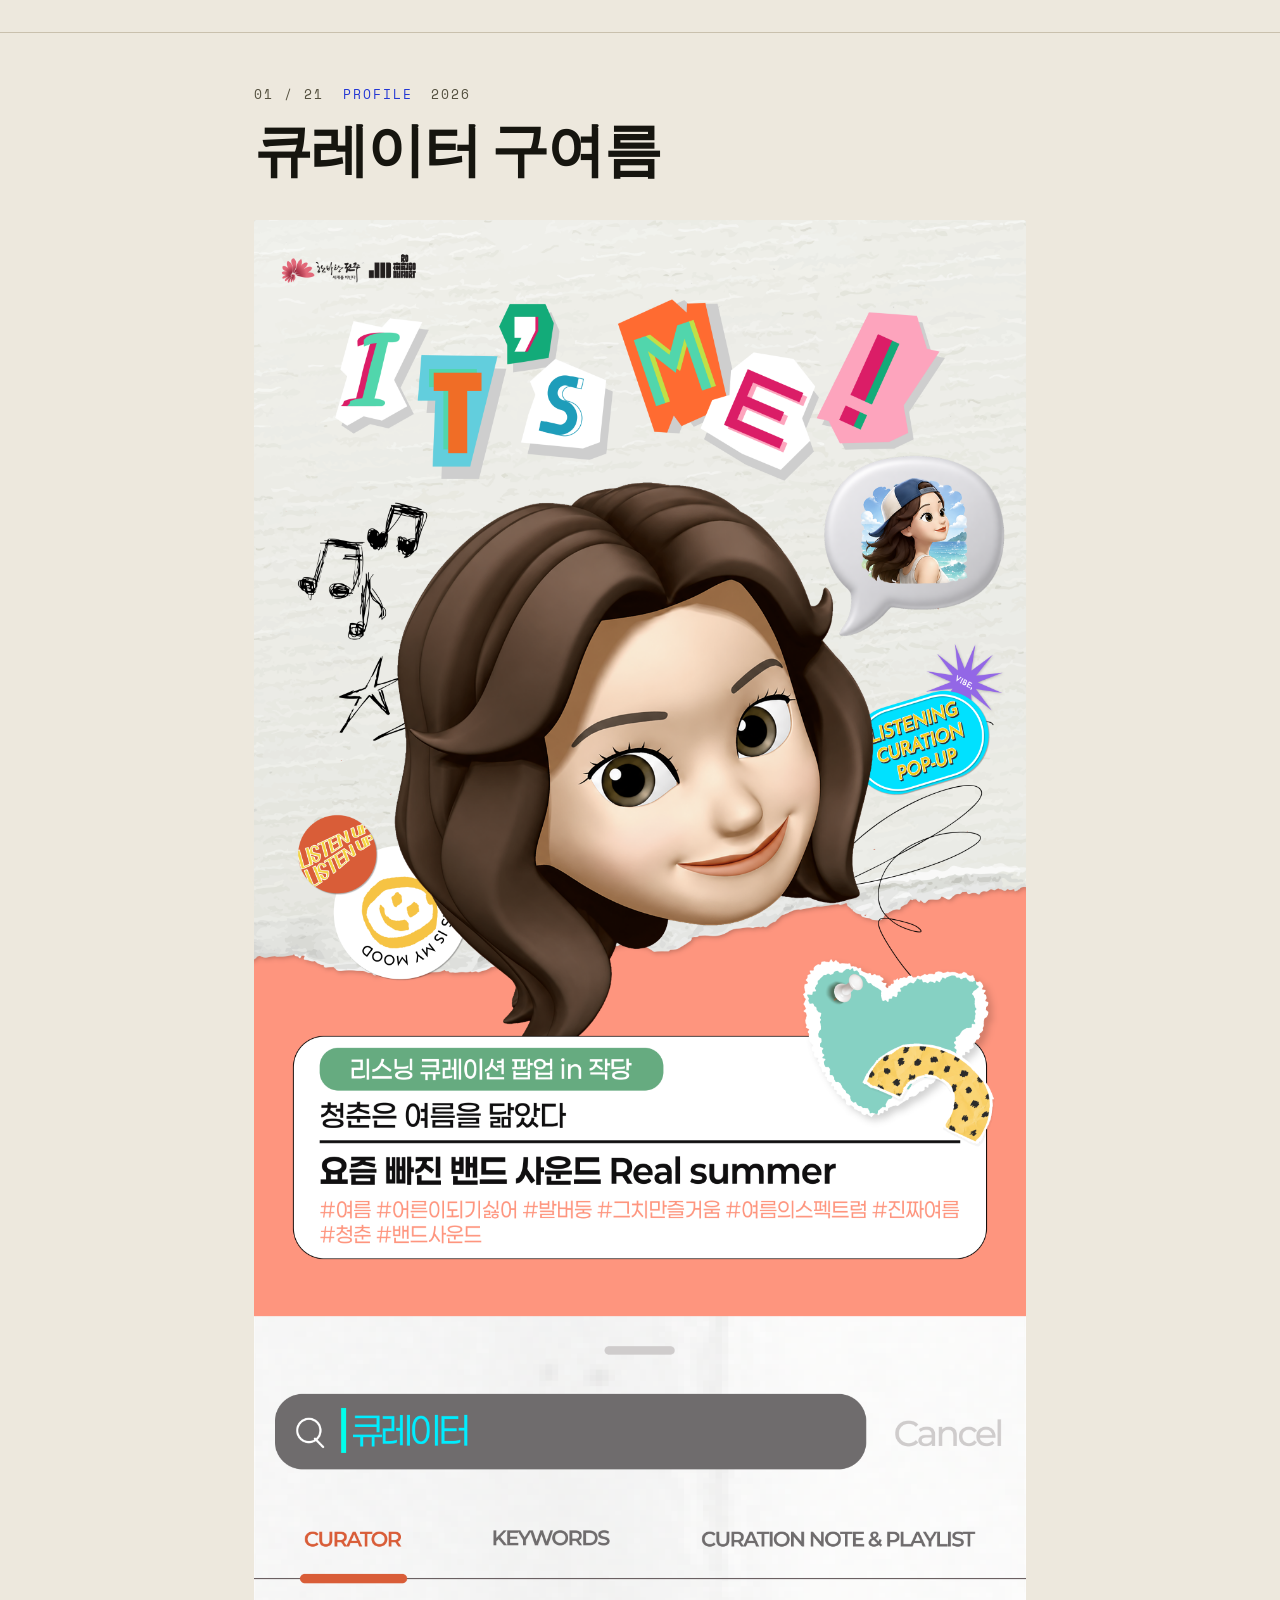
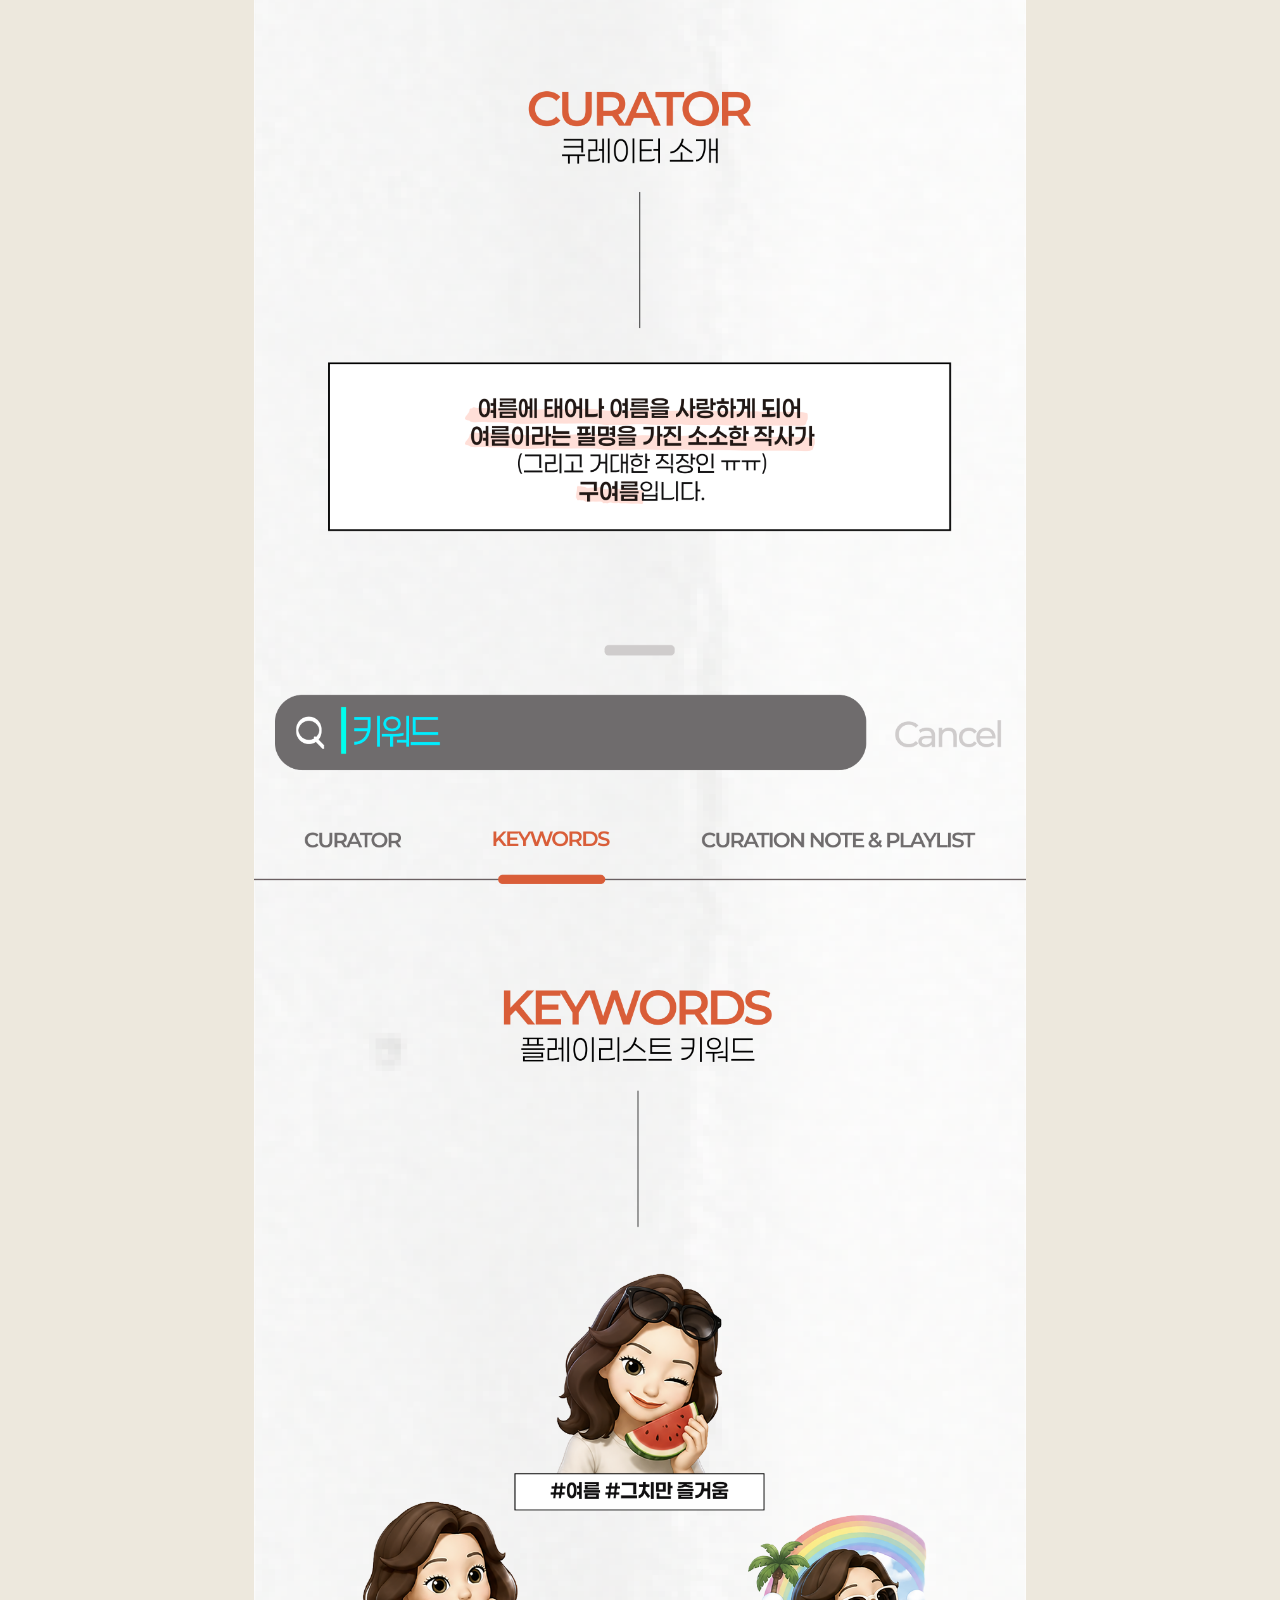
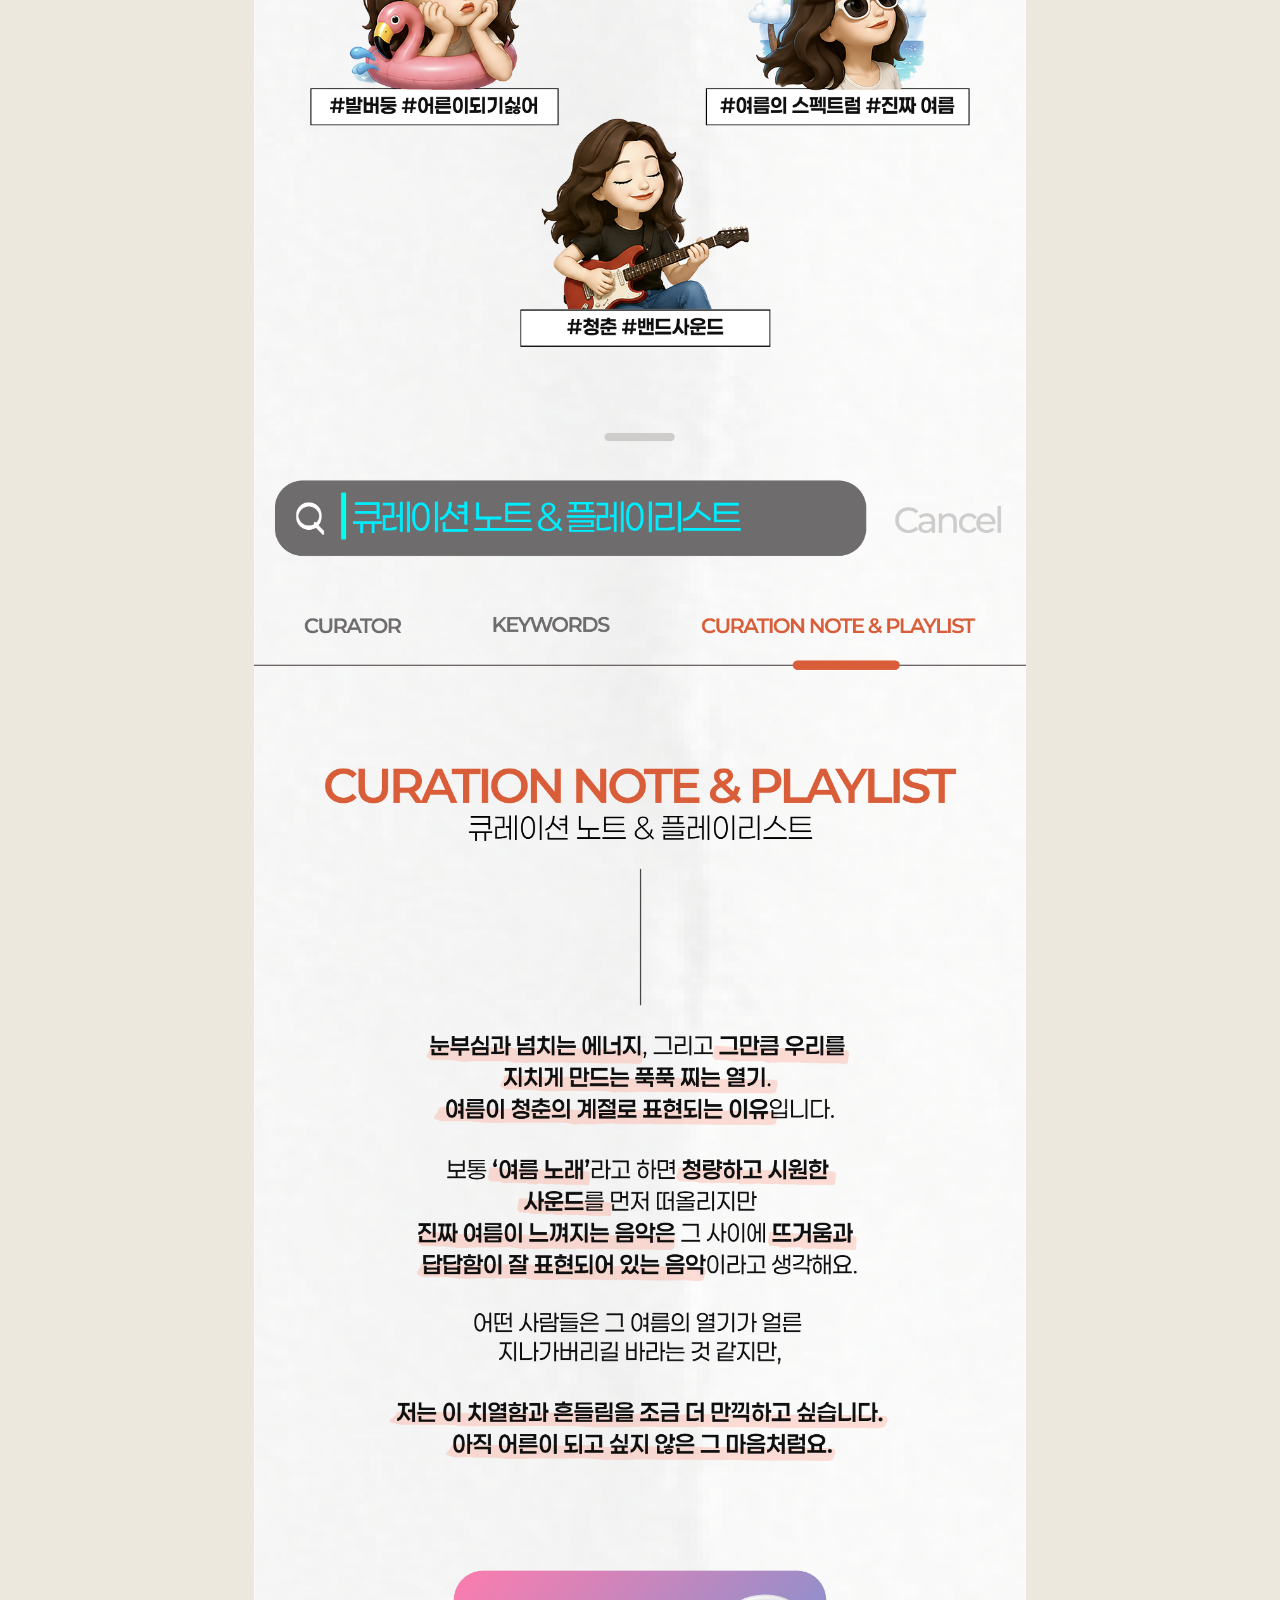
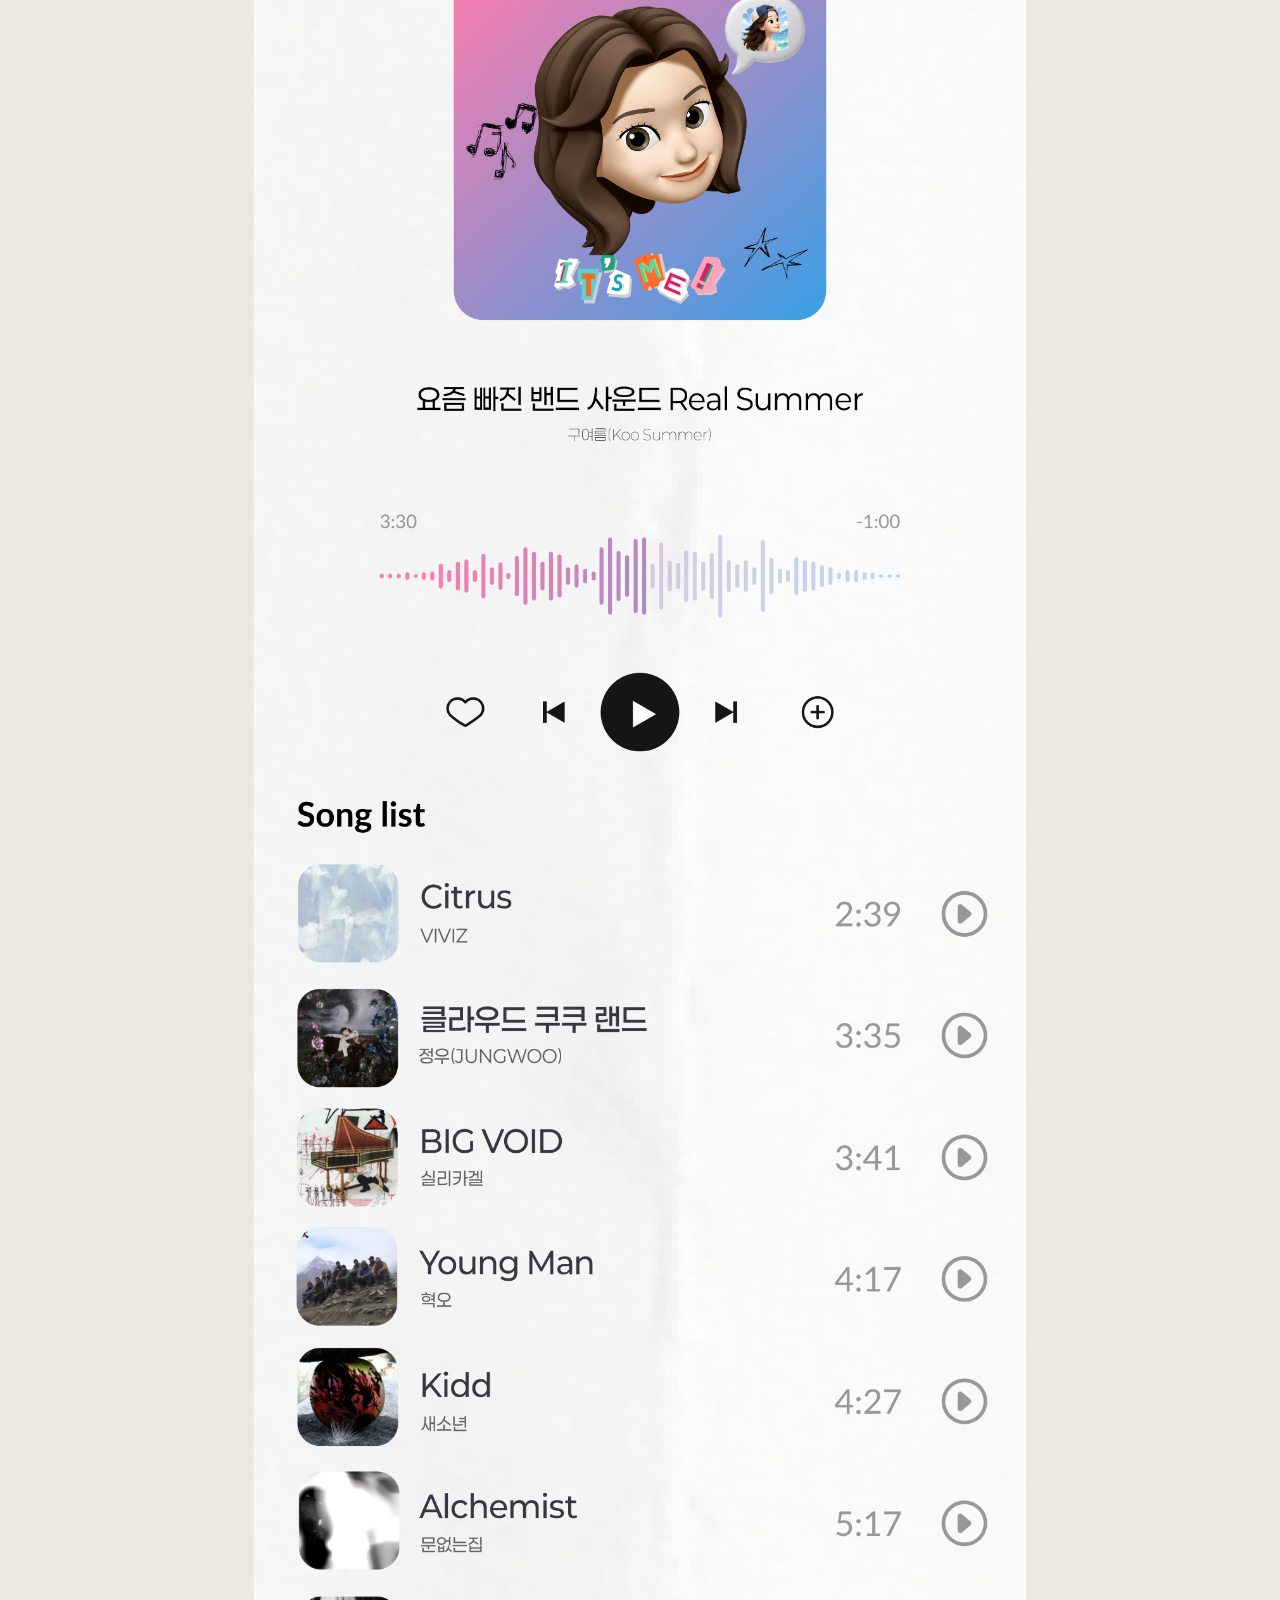
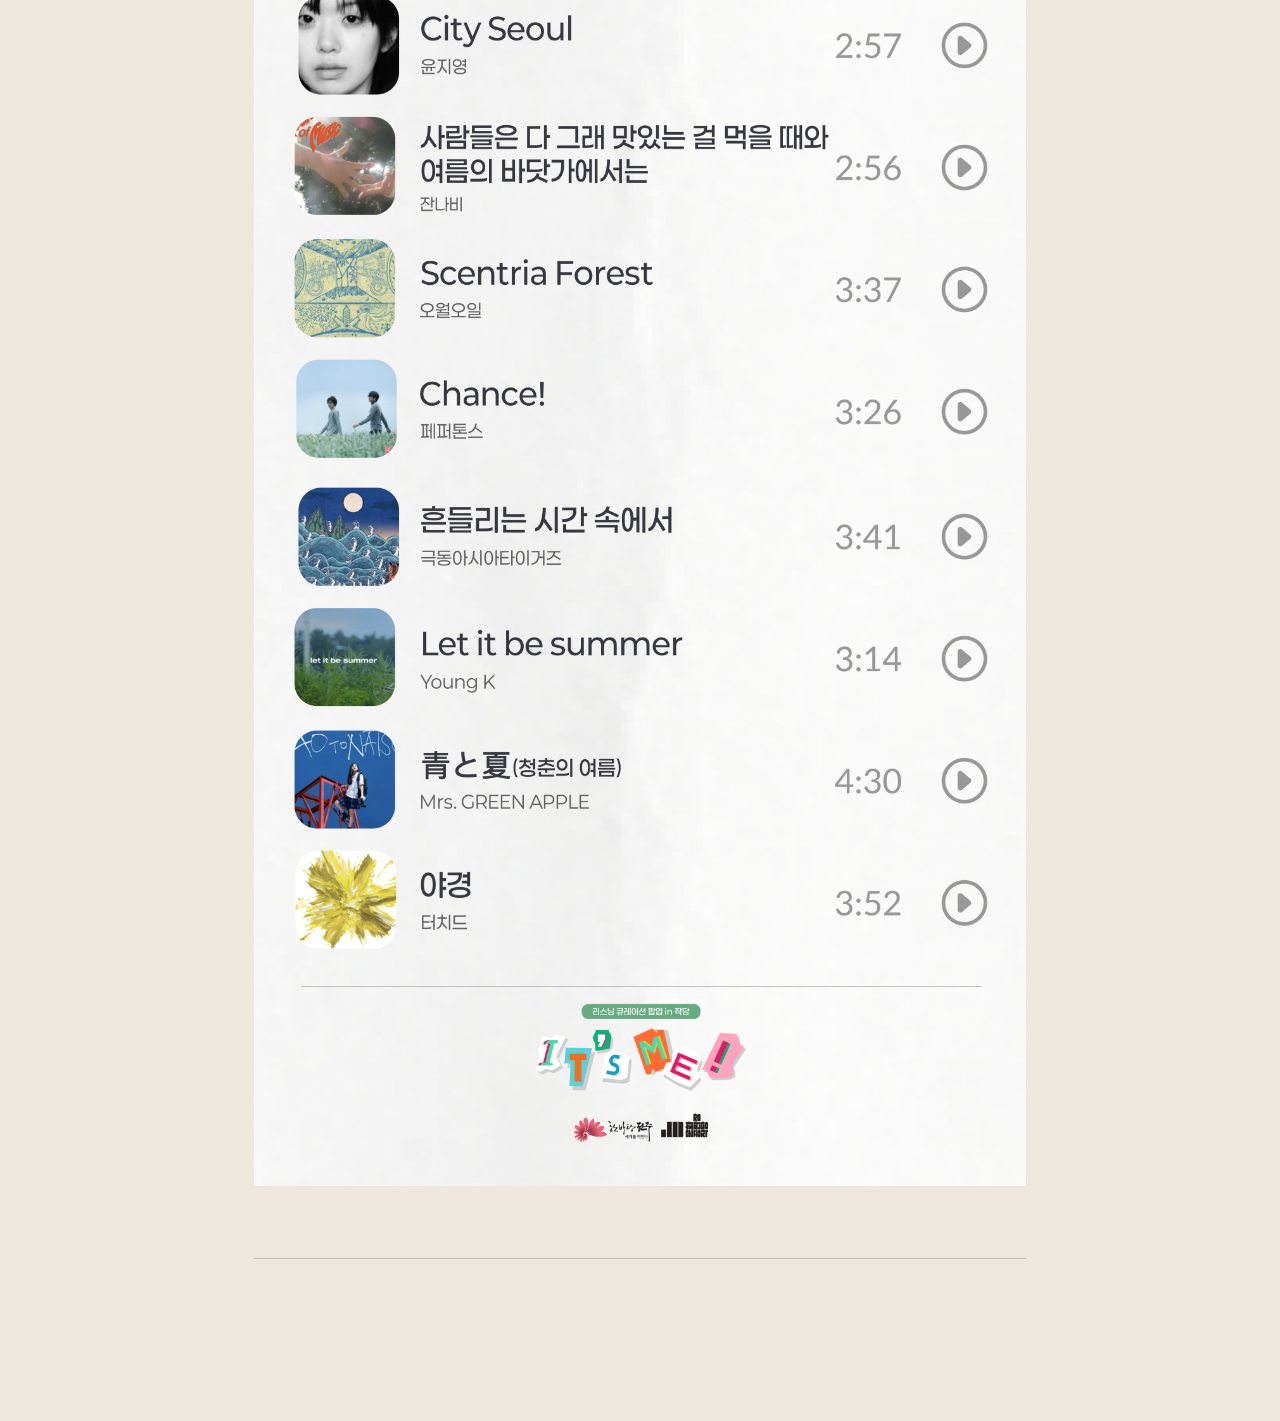
==== post.html @ b7cc9ac0 "add images" ====
<!DOCTYPE html>
<html lang="ko">
<head>
<meta charset="UTF-8" />
<meta name="viewport" content="width=device-width, initial-scale=1.0" />
<title>큐레이션 — 세부 페이지</title>

<link rel="preconnect" href="https://fonts.googleapis.com">
<link rel="preconnect" href="https://fonts.gstatic.com" crossorigin>
<link href="https://fonts.googleapis.com/css2?family=Bricolage+Grotesque:opsz,wght@12..96,400;12..96,600;12..96,800&family=Newsreader:ital,opsz,wght@0,6..72,400;0,6..72,500;1,6..72,400&family=Space+Mono:wght@400;700&display=swap" rel="stylesheet">

<link rel="stylesheet" href="styles.css">
</head>
<body>

  <div class="detail-bar">
    <!--<a class="crumb" href="index.html">← 큐레이션 목록</a>-->
    <div class="detail-nav">
      <!--
      <a class="btn" id="prev" href="#">← 이전</a>
      <a class="btn" id="next" href="#">다음 →</a>
      -->
    </div>
  </div>

  <main class="post" id="post">
    <div class="detail-index">
      <span id="d-idx">01</span>
      <span class="tag" id="d-tag">CATEGORY</span>
      <span id="d-meta">META</span>
    </div>
    <h1 id="d-title">제목</h1>

    <!-- 긴 이미지가 잘리지 않고 통째로 들어가는 자리 -->
    <div class="post-media" id="d-media"></div>

    <div class="post-body" id="d-body"></div>

    <div class="post-foot">
      <!--
      <a class="btn" href="index.html">← 목록으로</a>
      <a class="btn primary" id="foot-next" href="#">다음 기록 →</a>
      -->
    </div>
  </main>

<script src="data.js"></script>
<script>
  // 주소의 ?id=번호 를 읽어 어떤 글을 보여줄지 결정
  const params = new URLSearchParams(location.search);
  let id = parseInt(params.get('id'), 10);
  if (isNaN(id) || id < 0 || id >= ITEMS.length) id = 0;

  const item = ITEMS[id];

  document.getElementById('d-idx').textContent  = pad(id) + ' / ' + pad(ITEMS.length - 1);
  document.getElementById('d-tag').textContent  = item.tag;
  document.getElementById('d-meta').textContent = item.meta;
  document.getElementById('d-title').textContent = item.title;
  document.title = 'ARCHIVE — ' + item.title;

  // 이미지가 있으면 전체 높이로 통째로, 없으면 색상 커버(16:9)로 표시
  const media = document.getElementById('d-media');
  if (item.cover && item.cover.img) {
    const img = document.createElement('img');
    img.src = item.cover.img;
    img.alt = item.title;
    img.className = 'full-img';
    media.appendChild(img);
  } else {
    media.className = 'post-media gradient';
    media.style.cssText = coverStyle(item);
  }

  // 본문 (비어 있으면 아무것도 표시하지 않음)
  const body = document.getElementById('d-body');
  body.innerHTML = (item.body || []).map(p => `<p>${p}</p>`).join('');

  // 이전 / 다음 링크 연결
  const prev = document.getElementById('prev');
  const next = document.getElementById('next');
  const footNext = document.getElementById('foot-next');

  if (id > 0) { prev.href = `post.html?id=${id - 1}`; }
  else { prev.classList.add('is-disabled'); prev.removeAttribute('href'); }

  if (id < ITEMS.length - 1) {
    next.href = `post.html?id=${id + 1}`;
    footNext.href = `post.html?id=${id + 1}`;
  } else {
    next.classList.add('is-disabled'); next.removeAttribute('href');
    footNext.style.display = 'none';
  }

  // 키보드 좌우 화살표로 이동
  document.addEventListener('keydown', e => {
    if (e.key === 'ArrowLeft' && id > 0) location.href = `post.html?id=${id - 1}`;
    if (e.key === 'ArrowRight' && id < ITEMS.length - 1) location.href = `post.html?id=${id + 1}`;
  });
</script>
</body>
</html>
---- styles.css ----
:root{
    --paper:#EDE8DD;
    --paper-2:#E4DDCE;
    --ink:#16150F;
    --ink-soft:#54503F;
    --line:#C9C0AD;
    --cobalt:#2438D4;
    --cobalt-deep:#1A28A0;

    --display:"Bricolage Grotesque", sans-serif;
    --serif:"Newsreader", Georgia, serif;
    --mono:"Space Mono", monospace;

    --pad:clamp(20px, 5vw, 64px);
    --ease:cubic-bezier(.22,.61,.36,1);
  }

  *{box-sizing:border-box;}
  html{-webkit-text-size-adjust:100%;}
  body{
    margin:0;
    background:var(--paper);
    color:var(--ink);
    font-family:var(--serif);
    line-height:1.55;
    -webkit-font-smoothing:antialiased;
    overflow-x:hidden;
  }
  a{color:inherit;}
  img{display:block;max-width:100%;}
  ::selection{background:var(--cobalt);color:var(--paper);}

  /* ---------- Header ---------- */
  .masthead{
    padding:var(--pad) var(--pad) 0;
    max-width:1400px;
    margin:0 auto;
  }
  .eyebrow{
    font-family:var(--mono);
    font-size:12px;
    letter-spacing:.18em;
    text-transform:uppercase;
    color:var(--ink-soft);
    display:flex;
    justify-content:space-between;
    gap:16px;
    flex-wrap:wrap;
    border-bottom:1px solid var(--line);
    padding-bottom:14px;
  }
  .eyebrow .dot{color:var(--cobalt);}

  .title-block{
    padding:clamp(28px,7vw,72px) 0 clamp(24px,4vw,44px);
    display:grid;
    grid-template-columns:1fr;
    gap:clamp(16px,3vw,28px);
    align-items:end;
  }
  .project-name{
    font-family:var(--display);
    font-weight:800;
    font-size:clamp(20px,5.2vw,80px);
    line-height:1.05;
    letter-spacing:-.03em;
    margin:0;
    white-space:nowrap;
  }
  .project-name .accent{
    color:var(--cobalt);
    font-style:normal;
  }
  .lede{
    font-size:clamp(16px,2vw,19px);
    max-width:42ch;
    color:var(--ink-soft);
    margin:0;
  }
  .lede em{color:var(--ink);font-style:italic;}

  /* ---------- Gallery ---------- */
  .gallery{
    max-width:1400px;
    margin:0 auto;
    padding:clamp(10px,3vw,28px) var(--pad) clamp(60px,10vw,120px);
    display:grid;
    gap:clamp(28px,4vw,52px) clamp(20px,3vw,40px);
    grid-template-columns:1fr;
  }
  @media(min-width:600px){ .gallery{grid-template-columns:repeat(2,1fr);} }
  @media(min-width:1000px){ .gallery{grid-template-columns:repeat(3,1fr);} }

  .card{
    appearance:none;
    border:none;
    background:none;
    padding:0;
    margin:0;
    text-align:left;
    cursor:pointer;
    font-family:inherit;
    color:inherit;
    display:flex;
    flex-direction:column;
    gap:16px;
  }
  .card .cover{
    position:relative;
    aspect-ratio:4/5;
    overflow:hidden;
    border-radius:2px;
    background:var(--paper-2);
    isolation:isolate;
  }
  .card .cover .art{
    position:absolute;
    inset:0;
    width:100%;
    height:100%;
    object-fit:cover;
    transition:transform .7s var(--ease), filter .5s var(--ease);
    filter:saturate(1.02);
  }
  .card .cover::after{
    content:"";
    position:absolute;
    inset:0;
    box-shadow:inset 0 0 0 1px rgba(22,21,15,.10);
    z-index:2;
    pointer-events:none;
  }
  .card .idx{
    position:absolute;
    z-index:3;
    top:12px;
    left:12px;
    font-family:var(--mono);
    font-size:12px;
    letter-spacing:.1em;
    color:var(--paper);
    mix-blend-mode:difference;
  }
  .card .view{
    position:absolute;
    z-index:3;
    bottom:12px;
    right:12px;
    font-family:var(--mono);
    font-size:11px;
    letter-spacing:.14em;
    text-transform:uppercase;
    color:var(--paper);
    background:var(--cobalt);
    padding:7px 11px;
    border-radius:100px;
    opacity:0;
    transform:translateY(6px);
    transition:opacity .35s var(--ease), transform .35s var(--ease);
  }
  .card .meta-row{
    display:flex;
    justify-content:space-between;
    align-items:baseline;
    gap:12px;
    font-family:var(--mono);
    font-size:11px;
    letter-spacing:.12em;
    text-transform:uppercase;
    color:var(--ink-soft);
    border-top:1px solid var(--line);
    padding-top:12px;
  }
  .card .tag{color:var(--cobalt);}
  .card h2{
    font-family:var(--display);
    font-weight:600;
    font-size:clamp(21px,2.4vw,27px);
    line-height:1.1;
    letter-spacing:-.01em;
    margin:0;
    max-width:22ch;
  }
  .card .h2-underline{
    display:inline;
    background-image:linear-gradient(var(--cobalt),var(--cobalt));
    background-size:0% 2px;
    background-position:0 100%;
    background-repeat:no-repeat;
    transition:background-size .4s var(--ease);
    padding-bottom:2px;
  }

  @media(hover:hover){
    .card:hover .cover .art{transform:scale(1.05);}
    .card:hover .view{opacity:1;transform:translateY(0);}
    .card:hover .h2-underline{background-size:100% 2px;}
  }
  .card:focus-visible{outline:none;}
  .card:focus-visible .cover{box-shadow:0 0 0 3px var(--paper),0 0 0 6px var(--cobalt);}

  /* ---------- Detail overlay ---------- */
  .detail{
    position:fixed;
    inset:0;
    z-index:100;
    background:var(--paper);
    transform:translateY(100%);
    transition:transform .55s var(--ease);
    overflow-y:auto;
    overscroll-behavior:contain;
    visibility:hidden;
  }
  .detail.open{transform:translateY(0);visibility:visible;}

  .detail-bar{
    position:sticky;
    top:0;
    z-index:5;
    background:color-mix(in srgb, var(--paper) 82%, transparent);
    backdrop-filter:blur(8px);
    display:flex;
    justify-content:space-between;
    align-items:center;
    gap:16px;
    padding:16px var(--pad);
    border-bottom:1px solid var(--line);
    font-family:var(--mono);
    font-size:12px;
    letter-spacing:.14em;
    text-transform:uppercase;
  }
  .detail-bar .crumb .dot{color:var(--cobalt);}
  .detail-nav{display:flex;gap:8px;}
  .btn{
    appearance:none;
    font-family:var(--mono);
    font-size:12px;
    letter-spacing:.12em;
    text-transform:uppercase;
    border:1px solid var(--ink);
    background:none;
    color:var(--ink);
    padding:9px 15px;
    border-radius:100px;
    cursor:pointer;
    transition:background .25s var(--ease),color .25s var(--ease),opacity .2s;
  }
  .btn:hover{background:var(--ink);color:var(--paper);}
  .btn.primary{border-color:var(--cobalt);background:var(--cobalt);color:var(--paper);}
  .btn.primary:hover{background:var(--cobalt-deep);border-color:var(--cobalt-deep);}
  .btn:disabled{opacity:.3;cursor:default;}
  .btn:disabled:hover{background:none;color:var(--ink);}
  .btn:focus-visible{outline:2px solid var(--cobalt);outline-offset:2px;}

  .detail-inner{
    max-width:1100px;
    margin:0 auto;
    padding:clamp(28px,5vw,72px) var(--pad) clamp(80px,12vw,140px);
  }
  .detail-hero{
    aspect-ratio:16/9;
    overflow:hidden;
    border-radius:2px;
    box-shadow:inset 0 0 0 1px rgba(22,21,15,.10);
    margin-bottom:clamp(28px,4vw,48px);
  }
  .detail-hero .art{width:100%;height:100%;object-fit:cover;}
  .detail-index{
    font-family:var(--mono);
    font-size:13px;
    letter-spacing:.16em;
    text-transform:uppercase;
    color:var(--ink-soft);
    display:flex;
    gap:18px;
    flex-wrap:wrap;
    margin-bottom:18px;
  }
  .detail-index .tag{color:var(--cobalt);}
  .detail h1{
    font-family:var(--display);
    font-weight:800;
    font-size:clamp(34px,6vw,68px);
    line-height:.98;
    letter-spacing:-.025em;
    margin:0 0 clamp(28px,4vw,44px);
    max-width:18ch;
  }
  .detail-body{
    max-width:64ch;
    font-size:clamp(17px,1.6vw,20px);
    line-height:1.7;
  }
  .detail-body p{margin:0 0 1.35em;}
  .detail-body p:first-of-type::first-letter{
    font-family:var(--display);
    font-weight:800;
    font-size:3.4em;
    line-height:.8;
    float:left;
    padding:6px 12px 0 0;
    color:var(--cobalt);
  }
  .detail-foot{
    margin-top:clamp(40px,6vw,72px);
    padding-top:22px;
    border-top:1px solid var(--line);
    display:flex;
    justify-content:space-between;
    gap:16px;
    flex-wrap:wrap;
  }

  /* footer */
  .colophon{
    max-width:1400px;
    margin:0 auto;
    padding:0 var(--pad) clamp(40px,6vw,64px);
    border-top:1px solid var(--line);
    padding-top:24px;
    font-family:var(--mono);
    font-size:12px;
    letter-spacing:.1em;
    text-transform:uppercase;
    color:var(--ink-soft);
    display:flex;
    justify-content:space-between;
    gap:16px;
    flex-wrap:wrap;
  }

  body.locked{overflow:hidden;}

  @media (prefers-reduced-motion:reduce){
    *{transition:none !important;}
    .detail{transition:none !important;}
  }

  /* ================= 링크형 구조 추가 스타일 ================= */

  /* 카드가 <a> 링크로 바뀜 */
  .card{ text-decoration:none; }

  /* 버튼이 <a> 링크로도 쓰임 */
  .btn{ display:inline-block; text-decoration:none; }
  .btn.is-disabled{ opacity:.3; pointer-events:none; }

  /* 상단 바의 목록 링크 */
  .detail-bar .crumb{ text-decoration:none; color:var(--ink); }
  .detail-bar .crumb:hover{ color:var(--cobalt); }

  /* ---------- 세부 페이지(post.html) ---------- */
  .post{
    max-width:900px;
    margin:0 auto;
    padding:clamp(24px,4vw,56px) var(--pad) clamp(80px,12vw,140px);
  }
  .post h1{
    font-family:var(--display);
    font-weight:800;
    font-size:clamp(30px,5vw,58px);
    line-height:1;
    letter-spacing:-.025em;
    margin:0 0 clamp(24px,4vw,40px);
    max-width:20ch;
  }
  .post-media{ margin:0 0 clamp(28px,4vw,44px); }

  /* 세로로 긴 이미지를 잘리지 않고 통째로 표시 */
  .post-media .full-img{
    width:100%;
    height:auto;
    display:block;
    border-radius:2px;
    box-shadow:inset 0 0 0 1px rgba(22,21,15,.10);
  }
  /* 이미지가 없을 때의 색상 커버 */
  .post-media.gradient{
    aspect-ratio:16/9;
    border-radius:2px;
    box-shadow:inset 0 0 0 1px rgba(22,21,15,.10);
  }

  .post-body{
    max-width:64ch;
    font-size:clamp(17px,1.6vw,20px);
    line-height:1.7;
  }
  .post-body p{ margin:0 0 1.35em; }
  .post-body:empty{ display:none; }

  .post-foot{
    margin-top:clamp(40px,6vw,72px);
    padding-top:22px;
    border-top:1px solid var(--line);
    display:flex;
    justify-content:space-between;
    gap:16px;
    flex-wrap:wrap;
  }
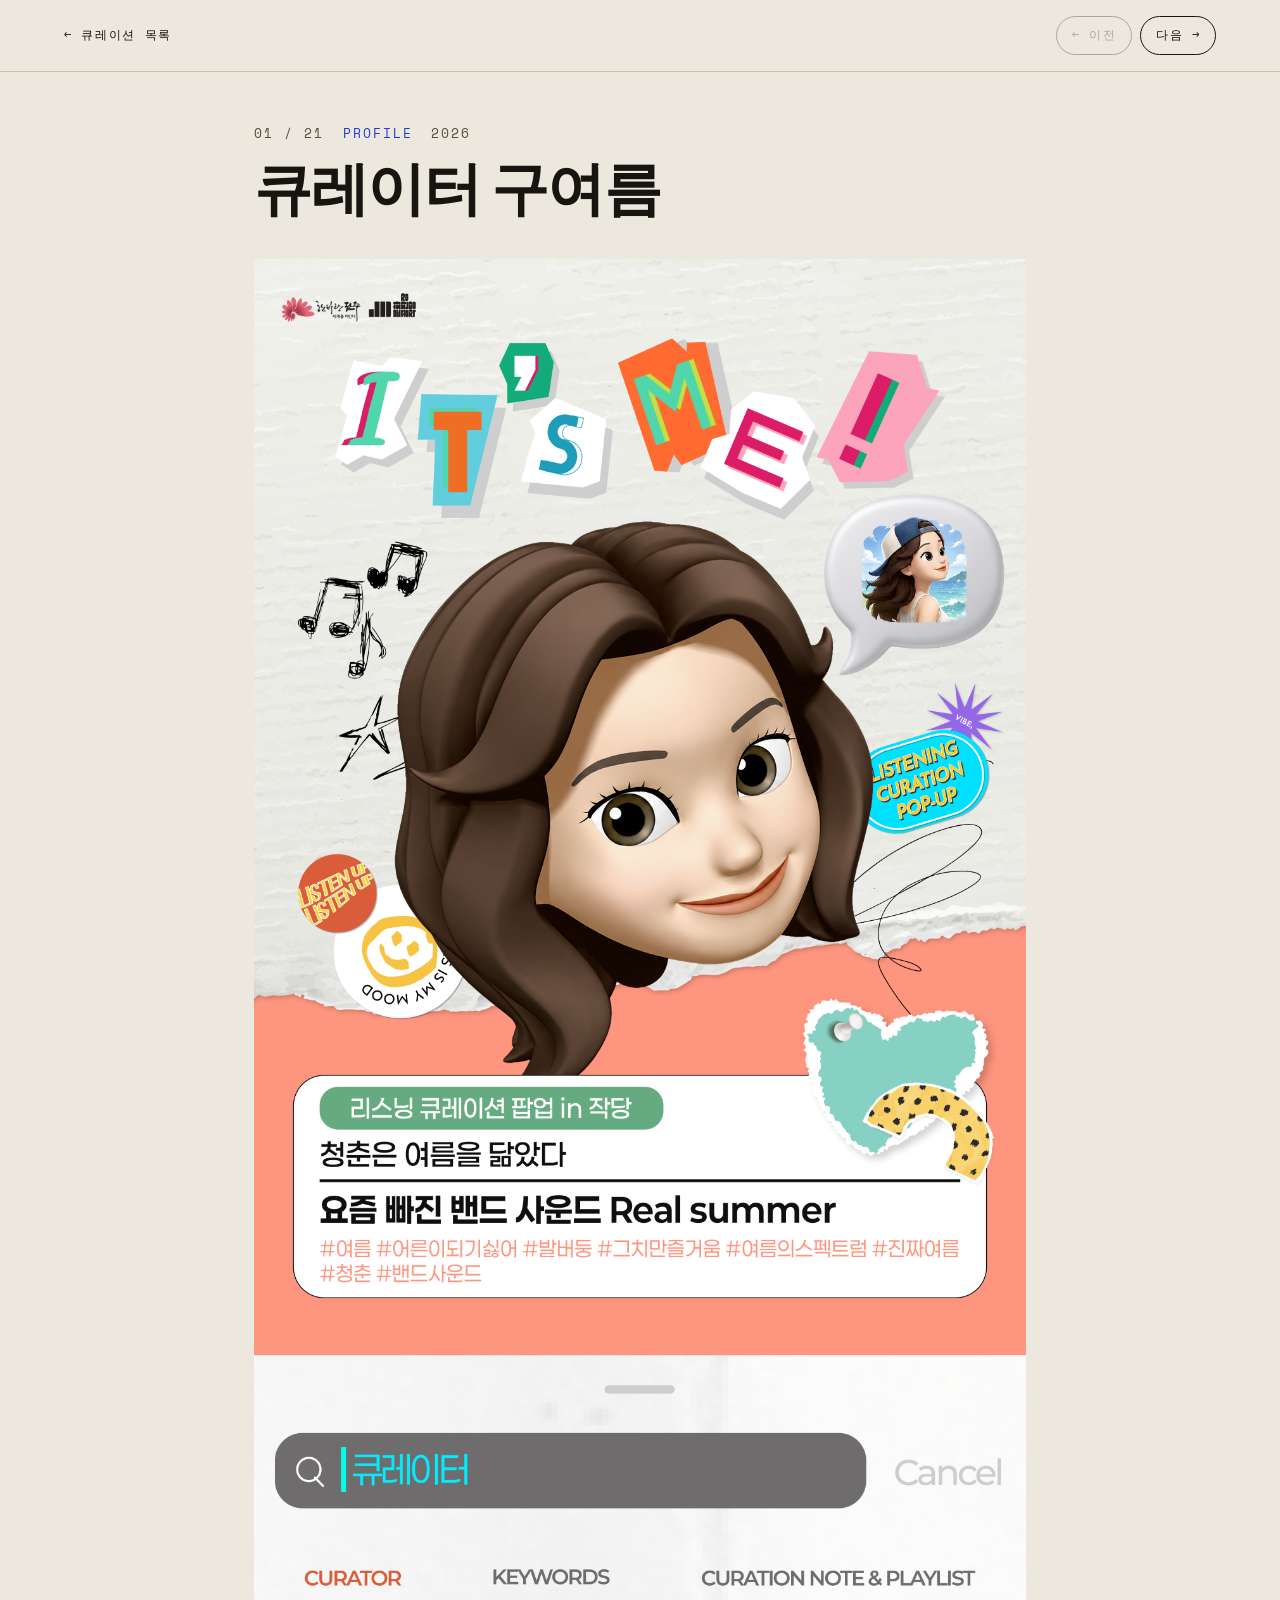
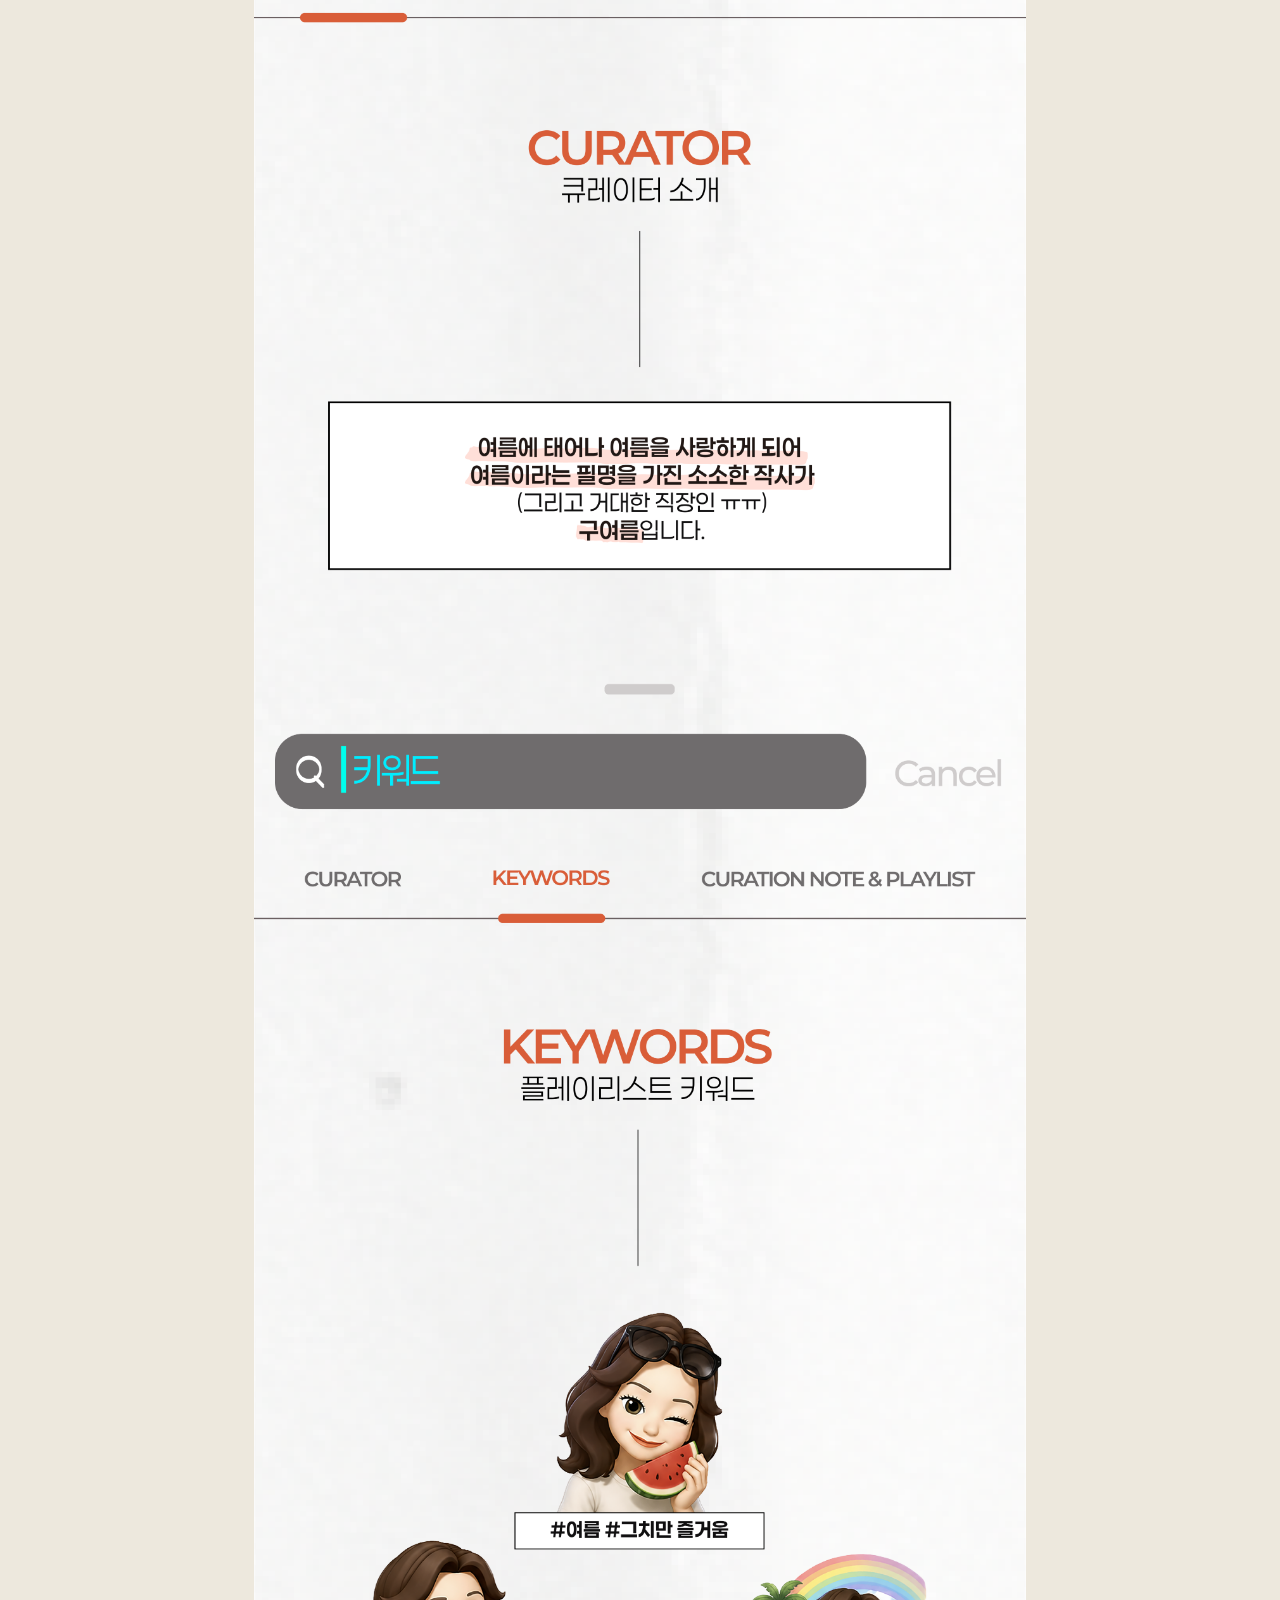
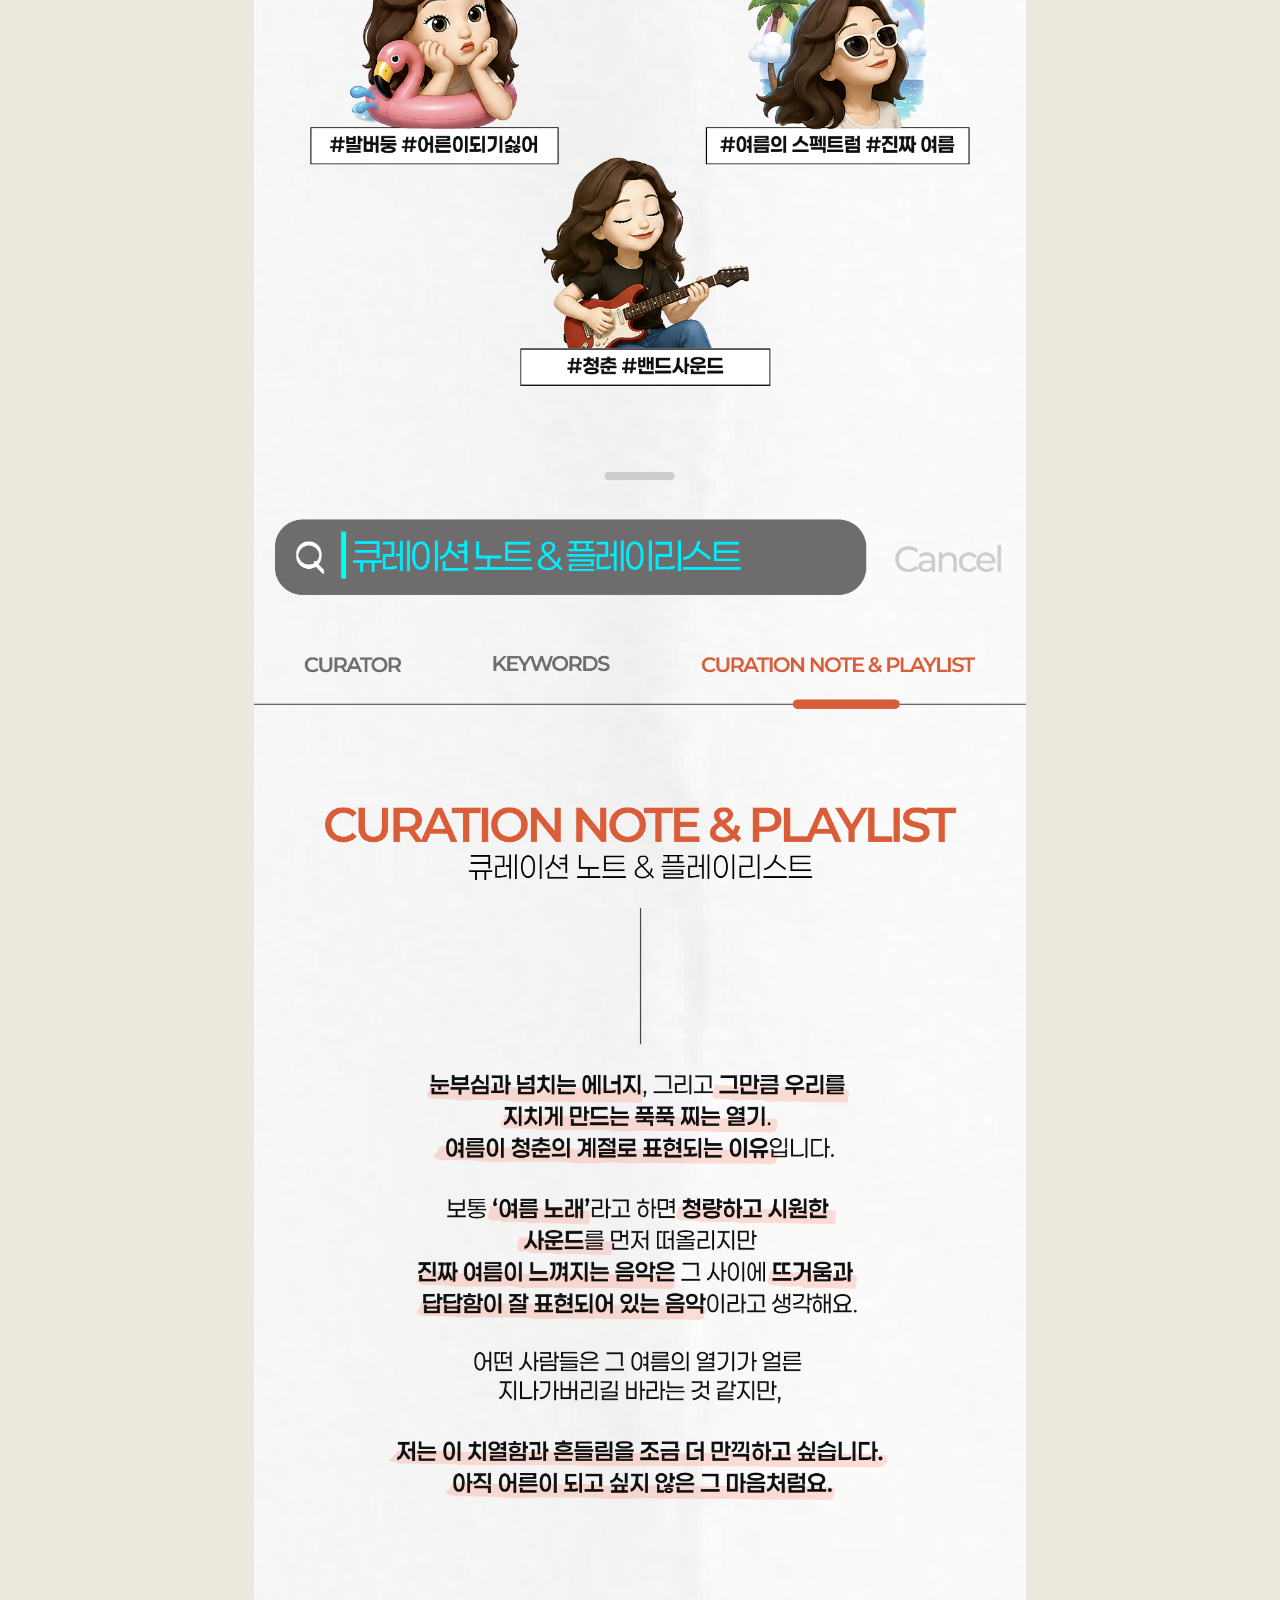
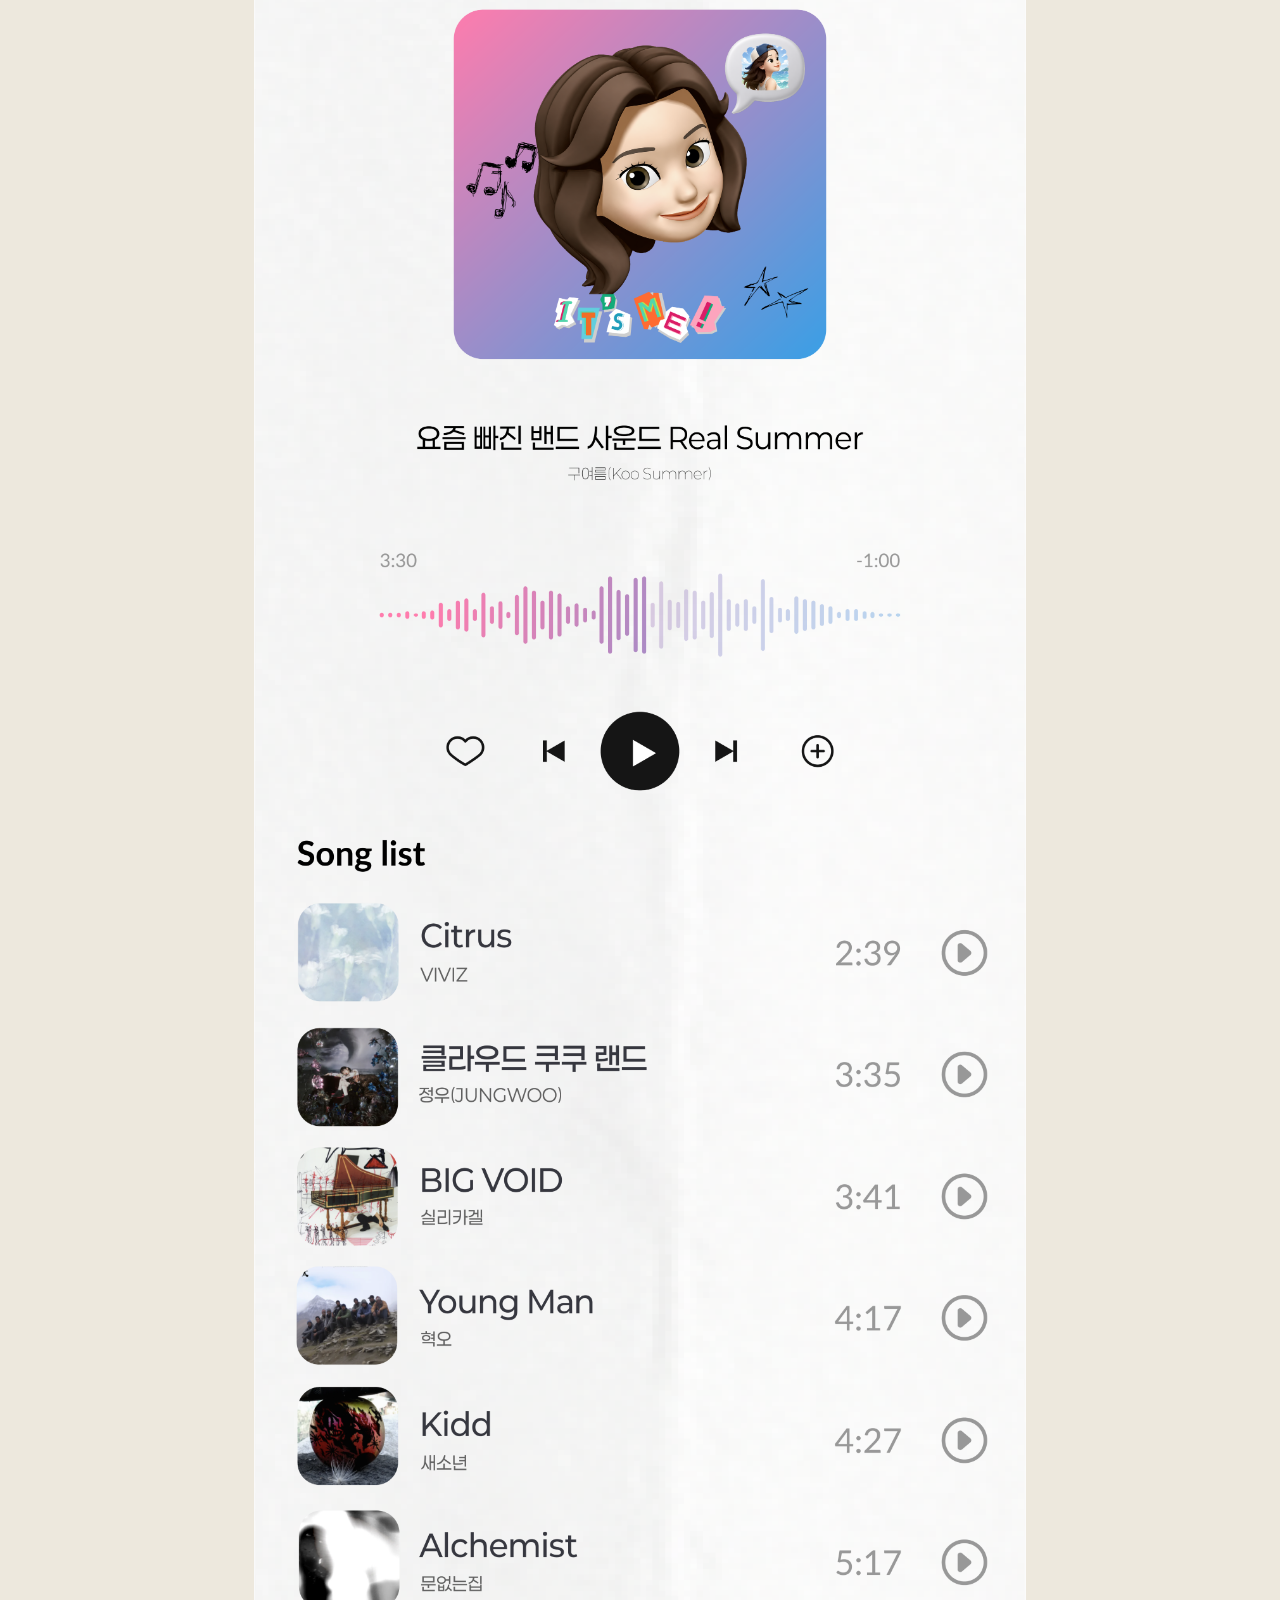
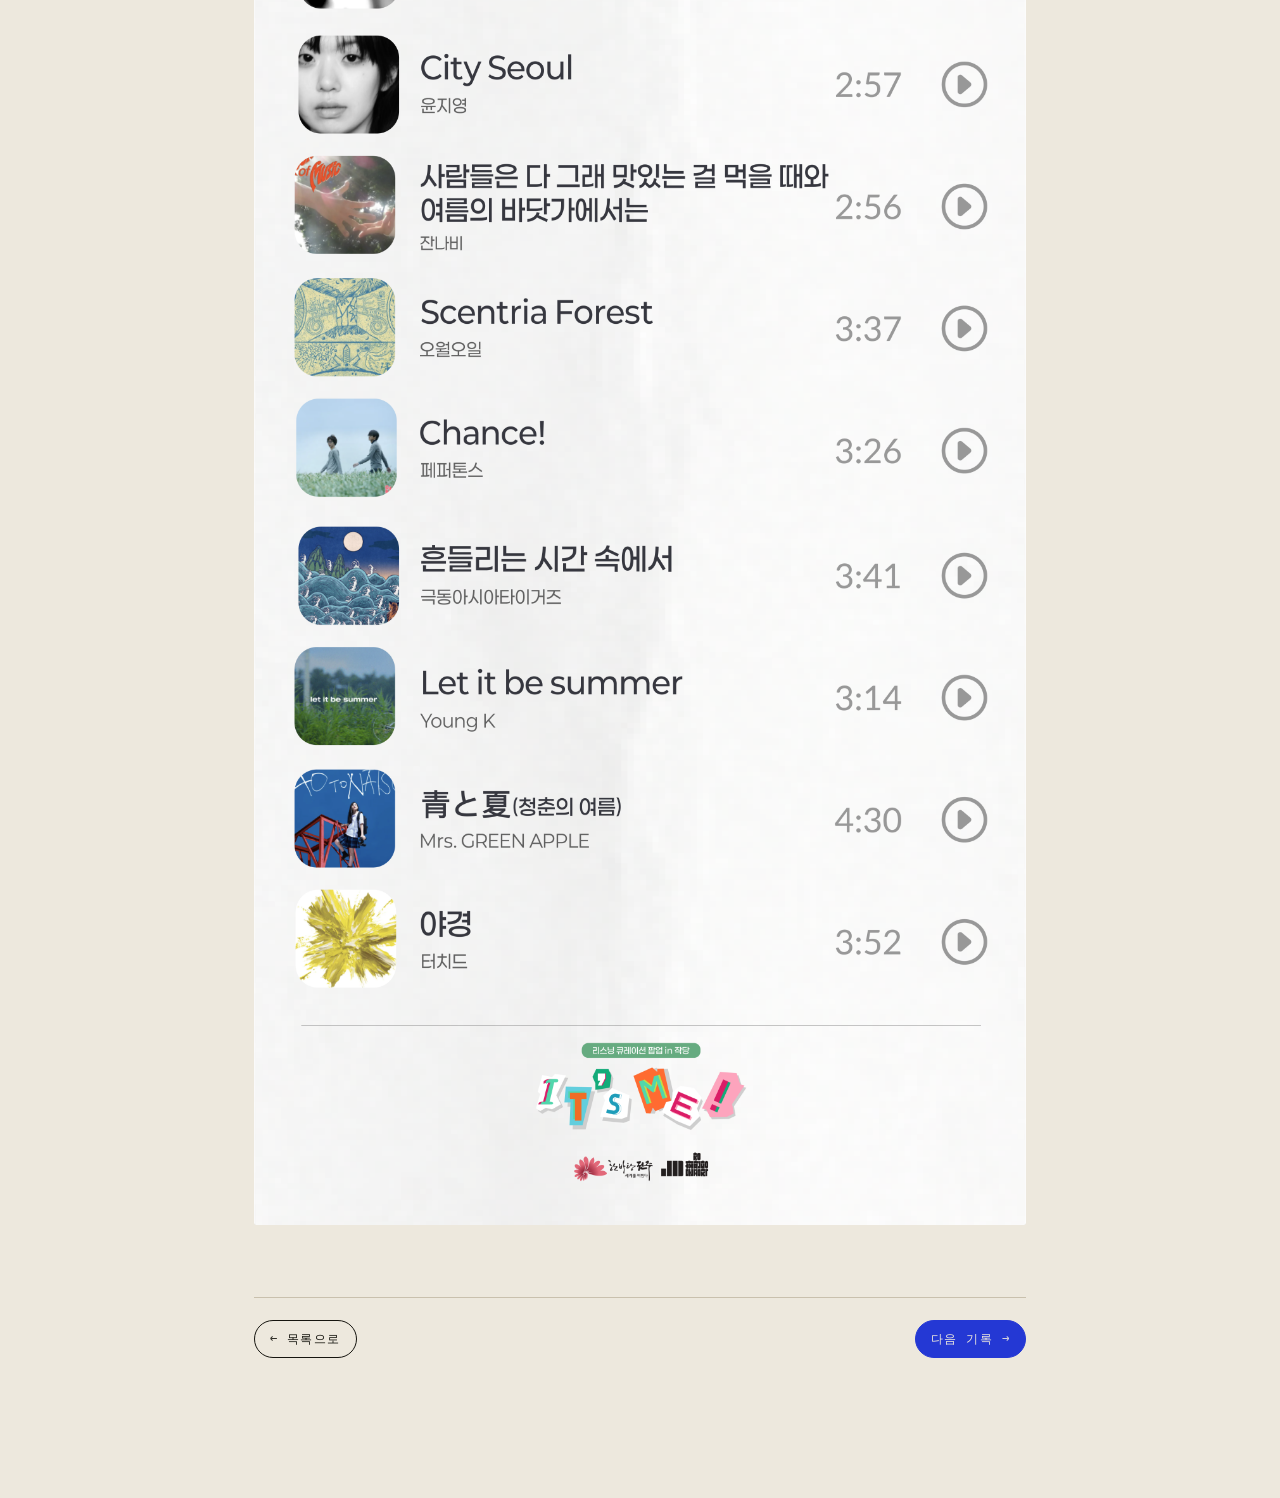
==== commit 18748961: "버튼추가" ====
--- a/post.html
+++ b/post.html
@@ -14,12 +14,10 @@
 <body>
 
   <div class="detail-bar">
-    <!--<a class="crumb" href="index.html">← 큐레이션 목록</a>-->
+    <a class="crumb" href="index.html">← 큐레이션 목록</a>
     <div class="detail-nav">
-      <!--
       <a class="btn" id="prev" href="#">← 이전</a>
       <a class="btn" id="next" href="#">다음 →</a>
-      -->
     </div>
   </div>
 
@@ -37,10 +35,8 @@
     <div class="post-body" id="d-body"></div>
 
     <div class="post-foot">
-      <!--
       <a class="btn" href="index.html">← 목록으로</a>
       <a class="btn primary" id="foot-next" href="#">다음 기록 →</a>
-      -->
     </div>
   </main>
 
